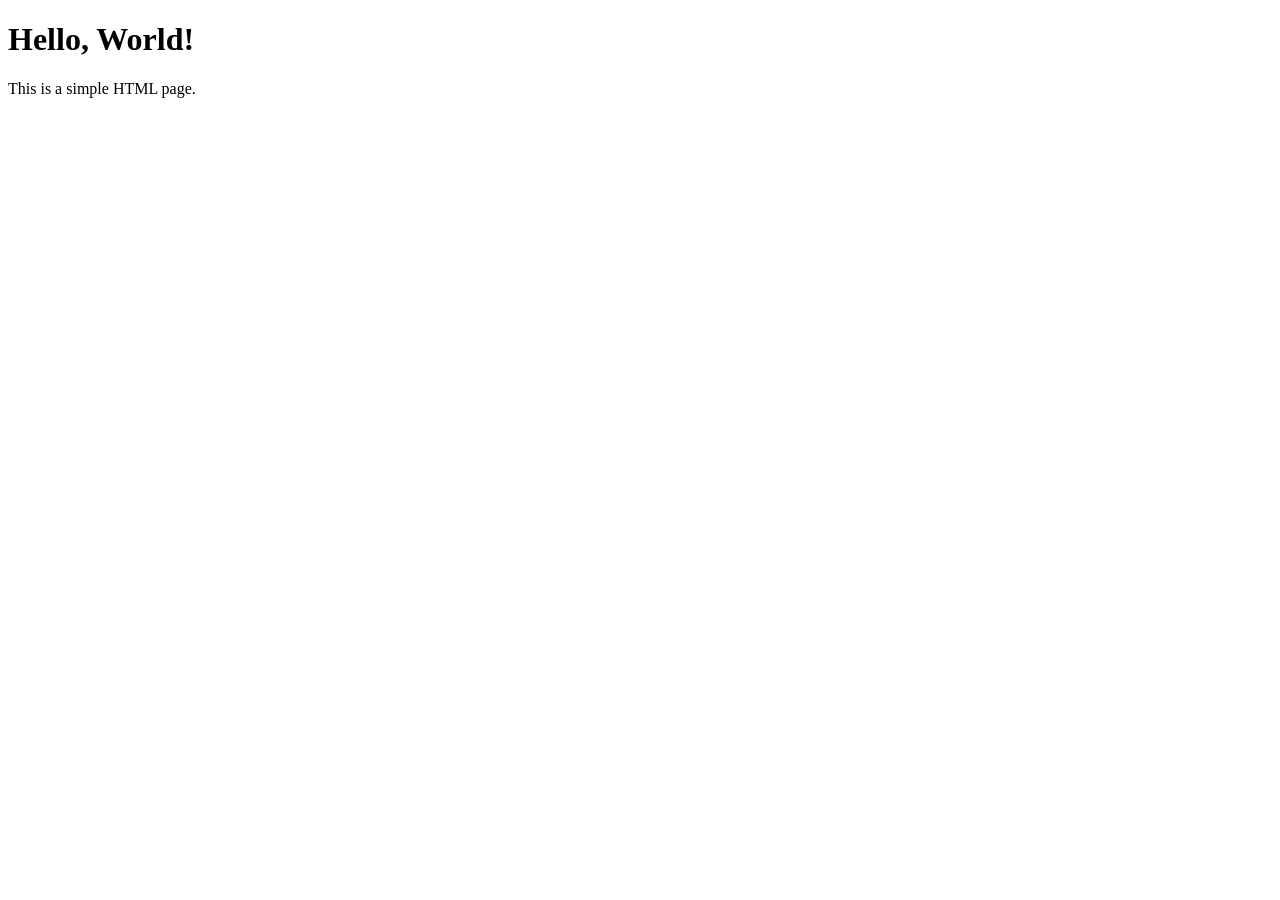
==== index.html @ efdb3dfb "Move homepage to root" ====
<!DOCTYPE html>
<html lang="en">
<head>
    <meta charset="UTF-8">
    <meta name="viewport" content="width=device-width, initial-scale=1.0">
    <title>Hello world!</title>
</head>
<body>
    <h1>Hello, World!</h1>
    <p>This is a simple HTML page.</p>
</body>
</html>
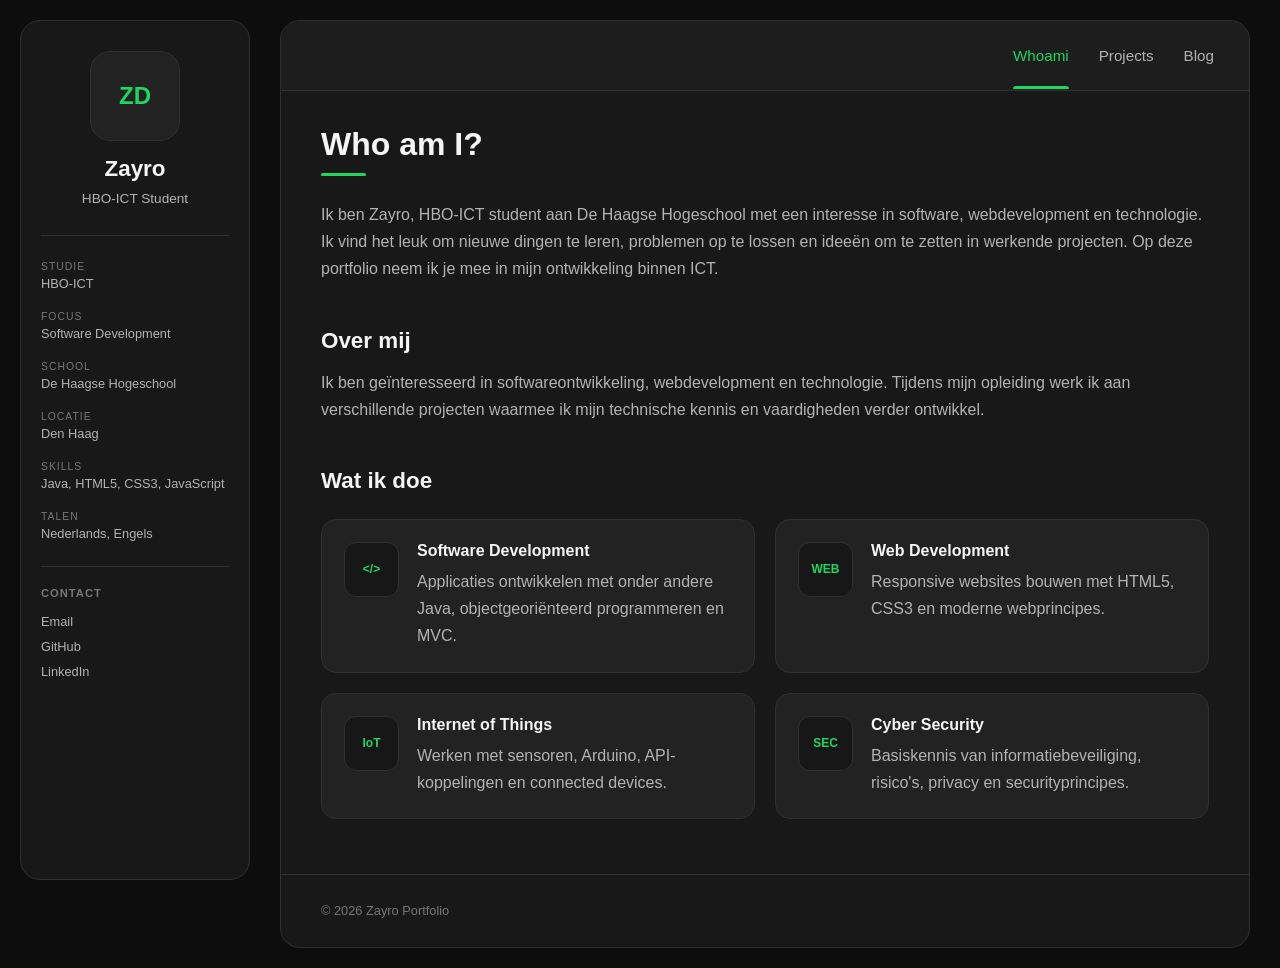
==== commit 3c688832: "projects.html update" ====
--- a/index.html
+++ b/index.html
@@ -1,12 +1,227 @@
 <!DOCTYPE html>
-<html lang="en">
+<html lang="nl">
+
 <head>
     <meta charset="UTF-8">
     <meta name="viewport" content="width=device-width, initial-scale=1.0">
-    <title>Hello world!</title>
+
+    <title>Whoami | Portfolio</title>
+
+    <link rel="stylesheet" href="css/style.css">
 </head>
+
 <body>
-    <h1>Hello, World!</h1>
-    <p>This is a simple HTML page.</p>
+
+    <header class="sidebar">
+
+        <div class="profile">
+
+            <div class="profile-image">
+                <span>ZD</span>
+            </div>
+
+            <h2>Zayro</h2>
+            <p>HBO-ICT Student</p>
+
+        </div>
+
+        <div class="sidebar-info">
+
+            <div class="info-item">
+                <span class="info-label">Studie</span>
+                <span>HBO-ICT</span>
+            </div>
+
+            <div class="info-item">
+                <span class="info-label">Focus</span>
+                <span>Software Development</span>
+            </div>
+
+            <div class="info-item">
+                <span class="info-label">School</span>
+                <span>De Haagse Hogeschool</span>
+            </div>
+
+            <div class="info-item">
+                <span class="info-label">Locatie</span>
+                <span>Den Haag</span>
+            </div>
+
+            <div class="info-item">
+                <span class="info-label">Skills</span>
+                <span>Java, HTML5, CSS3, JavaScript</span>
+            </div>
+
+            <div class="info-item">
+                <span class="info-label">Talen</span>
+                <span>Nederlands, Engels</span>
+            </div>
+
+        </div>
+
+        <div class="contact-section">
+
+    <h3>Contact</h3>
+
+    <a href="#">
+        Email
+    </a>
+
+    <a href="#">
+        GitHub
+    </a>
+
+    <a href="#">
+        LinkedIn
+    </a>
+
+</div>
+
+    </header>
+
+
+    <main>
+
+        <div class="content-container">
+
+            <nav class="top-nav">
+
+                <a class="active" href="index.html">
+                    Whoami
+                </a>
+
+                <a href="projects.html">
+                    Projects
+                </a>
+
+                <a href="blog.html">
+                    Blog
+                </a>
+
+            </nav>
+
+
+            <section class="page-intro">
+
+                <h1>Who am I?</h1>
+
+                <p>
+                    Ik ben Zayro, HBO-ICT student aan De Haagse Hogeschool met een interesse in software, webdevelopment en technologie.
+                     Ik vind het leuk om nieuwe dingen te leren, problemen op te lossen en ideeën om te zetten in werkende projecten.
+                      Op deze portfolio neem ik je mee in mijn ontwikkeling binnen ICT.
+                </p>
+
+            </section>
+
+
+            <section>
+
+                <h2>Over mij</h2>
+
+                <p>
+                    Ik ben geïnteresseerd in softwareontwikkeling,
+                    webdevelopment en technologie. Tijdens mijn opleiding
+                    werk ik aan verschillende projecten waarmee ik mijn
+                    technische kennis en vaardigheden verder ontwikkel.
+                </p>
+
+            </section>
+
+
+            <section>
+
+                <h2>Wat ik doe</h2>
+
+                <div class="card-grid">
+
+                    <article class="skill-card">
+
+                        <div class="card-icon">
+                            &lt;/&gt;
+                        </div>
+
+                        <div>
+                            <h3>Software Development</h3>
+
+                            <p>
+                                Applicaties ontwikkelen met onder andere
+                                Java, objectgeoriënteerd programmeren en MVC.
+                            </p>
+                        </div>
+
+                    </article>
+
+
+                    <article class="skill-card">
+
+                        <div class="card-icon">
+                            WEB
+                        </div>
+
+                        <div>
+                            <h3>Web Development</h3>
+
+                            <p>
+                                Responsive websites bouwen met HTML5,
+                                CSS3 en moderne webprincipes.
+                            </p>
+                        </div>
+
+                    </article>
+
+
+                    <article class="skill-card">
+
+                        <div class="card-icon">
+                            IoT
+                        </div>
+
+                        <div>
+                            <h3>Internet of Things</h3>
+
+                            <p>
+                                Werken met sensoren, Arduino,
+                                API-koppelingen en connected devices.
+                            </p>
+                        </div>
+
+                    </article>
+
+
+                    <article class="skill-card">
+
+                        <div class="card-icon">
+                            SEC
+                        </div>
+
+                        <div>
+                            <h3>Cyber Security</h3>
+
+                            <p>
+                                Basiskennis van informatiebeveiliging,
+                                risico's, privacy en securityprincipes.
+                            </p>
+                        </div>
+
+                    </article>
+
+                </div>
+
+            </section>
+
+
+            <footer>
+
+                <p>
+                    &copy; 2026 Zayro Portfolio
+                </p>
+
+            </footer>
+
+        </div>
+
+    </main>
+
 </body>
-</html>
+
+</html>
--- a/css/style.css
+++ b/css/style.css
@@ -0,0 +1,730 @@
+/* =========================================
+   KLEUREN
+   ========================================= */
+
+:root {
+    --background: #0d0d0d;
+    --surface: #181818;
+    --surface-light: #222222;
+    --surface-hover: #282828;
+
+    --border: #303030;
+
+    --text: #f5f5f5;
+    --text-muted: #b3b3b3;
+    --text-dark: #777777;
+
+    --accent: #1ed760;
+    --accent-hover: #3be477;
+}
+
+
+/* =========================================
+   RESET
+   ========================================= */
+
+* {
+    box-sizing: border-box;
+    margin: 0;
+    padding: 0;
+}
+
+
+/* =========================================
+   BASIS
+   ========================================= */
+
+html {
+    scroll-behavior: smooth;
+}
+
+body {
+    min-height: 100vh;
+
+    font-family:
+        Arial,
+        Helvetica,
+        sans-serif;
+
+    background-color: var(--background);
+
+    color: var(--text);
+}
+
+
+/* =========================================
+   SIDEBAR
+   ========================================= */
+
+.sidebar {
+    position: fixed;
+
+    top: 20px;
+    left: 20px;
+
+    width: 230px;
+    height: calc(100vh - 40px);
+
+    padding: 30px 20px;
+
+    background-color: var(--surface);
+
+    border: 1px solid var(--border);
+    border-radius: 20px;
+}
+
+
+/* =========================================
+   PROFIEL
+   ========================================= */
+
+.profile {
+    text-align: center;
+
+    padding-bottom: 25px;
+
+    border-bottom: 1px solid var(--border);
+}
+
+
+.profile-image {
+    width: 90px;
+    height: 90px;
+
+    margin: 0 auto 15px;
+
+    display: flex;
+
+    align-items: center;
+    justify-content: center;
+
+    background-color: var(--surface-light);
+
+    border: 1px solid var(--border);
+    border-radius: 20px;
+
+    font-size: 1.5rem;
+    font-weight: 700;
+
+    color: var(--accent);
+}
+
+
+.profile h2 {
+    margin-bottom: 5px;
+
+    color: var(--text);
+}
+
+
+.profile p {
+    font-size: 0.85rem;
+
+    color: var(--text-muted);
+}
+
+
+/* =========================================
+   SIDEBAR INFORMATIE
+   ========================================= */
+
+.sidebar-info {
+    margin-top: 25px;
+}
+
+
+.info-item {
+    display: flex;
+    flex-direction: column;
+
+    gap: 4px;
+
+    margin-bottom: 20px;
+
+    font-size: 0.8rem;
+
+    color: var(--text-muted);
+}
+
+
+.info-label {
+    font-size: 0.65rem;
+
+    text-transform: uppercase;
+
+    letter-spacing: 1px;
+
+    color: var(--text-dark);
+}
+
+/* =========================================
+   CONTACT SIDEBAR
+   ========================================= */
+
+.contact-section {
+    margin-top: 25px;
+    padding-top: 20px;
+
+    border-top: 1px solid var(--border);
+
+    display: flex;
+    flex-direction: column;
+
+    gap: 10px;
+}
+
+.contact-section h3 {
+    margin-bottom: 5px;
+
+    color: var(--text-dark);
+
+    font-size: 0.7rem;
+    text-transform: uppercase;
+
+    letter-spacing: 1px;
+}
+
+.contact-section a {
+    color: var(--text-muted);
+
+    text-decoration: none;
+
+    font-size: 0.8rem;
+
+    transition:
+        color 0.25s ease,
+        transform 0.25s ease;
+}
+
+.contact-section a:hover {
+    color: var(--accent);
+
+    transform: translateX(3px);
+}
+
+
+/* =========================================
+   MAIN
+   ========================================= */
+
+main {
+    margin-left: 280px;
+
+    padding: 20px 30px 20px 0;
+}
+
+
+/* =========================================
+   CENTRAAL BLOK
+   ========================================= */
+
+.content-container {
+    min-height: calc(100vh - 40px);
+
+    overflow: hidden;
+
+    background-color: var(--surface);
+
+    border: 1px solid var(--border);
+    border-radius: 20px;
+}
+
+
+/* =========================================
+   TOP NAVIGATIE
+   ========================================= */
+
+.top-nav {
+    display: flex;
+
+    justify-content: flex-end;
+    align-items: center;
+
+    gap: 30px;
+
+    min-height: 70px;
+
+    padding: 0 35px;
+
+    background-color: #1d1d1d;
+
+    border-bottom: 1px solid var(--border);
+}
+
+
+.top-nav a {
+    position: relative;
+
+    padding: 25px 0;
+
+    color: var(--text-muted);
+
+    font-size: 0.95rem;
+    font-weight: 500;
+
+    text-decoration: none;
+
+    transition: color 0.25s ease;
+}
+
+
+.top-nav a:hover {
+    color: var(--accent);
+}
+
+
+.top-nav a.active {
+    color: var(--accent);
+}
+
+
+.top-nav a.active::after {
+    content: "";
+
+    position: absolute;
+
+    left: 0;
+    bottom: 0;
+
+    width: 100%;
+    height: 3px;
+
+    background-color: var(--accent);
+
+    border-radius: 5px 5px 0 0;
+}
+
+
+/* =========================================
+   SECTIONS
+   ========================================= */
+
+section {
+    padding: 35px 40px;
+}
+
+
+section + section {
+    padding-top: 10px;
+}
+
+
+/* =========================================
+   HEADINGS
+   ========================================= */
+
+h1 {
+    margin-bottom: 25px;
+
+    color: var(--text);
+
+    font-size: 2rem;
+}
+
+
+h1::after {
+    content: "";
+
+    display: block;
+
+    width: 45px;
+    height: 3px;
+
+    margin-top: 10px;
+
+    background-color: var(--accent);
+
+    border-radius: 10px;
+}
+
+
+h2 {
+    margin-bottom: 15px;
+
+    color: var(--text);
+
+    font-size: 1.4rem;
+}
+
+
+h3 {
+    margin-bottom: 8px;
+
+    color: var(--text);
+
+    font-size: 1rem;
+}
+
+
+/* =========================================
+   TEKST
+   ========================================= */
+
+p {
+    color: var(--text-muted);
+
+    line-height: 1.7;
+}
+
+
+/* =========================================
+   WHOAMI CARD GRID
+   ========================================= */
+
+.card-grid {
+    display: grid;
+
+    grid-template-columns:
+        repeat(2, 1fr);
+
+    gap: 20px;
+
+    margin-top: 25px;
+}
+
+
+.skill-card {
+    display: flex;
+
+    gap: 18px;
+
+    padding: 22px;
+
+    background-color: var(--surface-light);
+
+    border: 1px solid var(--border);
+    border-radius: 15px;
+
+    transition:
+        transform 0.25s ease,
+        border-color 0.25s ease,
+        background-color 0.25s ease;
+}
+
+
+.skill-card:hover {
+    transform: translateY(-3px);
+
+    background-color: var(--surface-hover);
+
+    border-color: var(--accent);
+}
+
+
+.card-icon {
+    min-width: 55px;
+    height: 55px;
+
+    display: flex;
+
+    align-items: center;
+    justify-content: center;
+
+    background-color: #171717;
+
+    border: 1px solid var(--border);
+    border-radius: 12px;
+
+    color: var(--accent);
+
+    font-size: 0.75rem;
+    font-weight: bold;
+}
+
+
+/* =========================================
+   PROJECT GRID
+   ========================================= */
+
+.project-grid {
+    display: grid;
+
+    grid-template-columns:
+        repeat(2, 1fr);
+
+    gap: 20px;
+}
+
+
+.project-card {
+    position: relative;
+
+    min-height: 260px;
+
+    padding: 25px;
+
+    background-color: var(--surface-light);
+
+    border: 1px solid var(--border);
+    border-radius: 15px;
+
+    transition:
+        transform 0.25s ease,
+        border-color 0.25s ease,
+        background-color 0.25s ease;
+}
+
+
+.project-card:hover {
+    transform: translateY(-4px);
+
+    background-color: var(--surface-hover);
+
+    border-color: var(--accent);
+}
+
+
+.project-number {
+    margin-bottom: 25px;
+
+    color: var(--accent);
+
+    font-size: 0.75rem;
+    font-weight: bold;
+
+    letter-spacing: 2px;
+}
+
+
+.project-card p {
+    margin-bottom: 20px;
+}
+
+
+/* =========================================
+   TAGS
+   ========================================= */
+
+.tags {
+    display: flex;
+
+    flex-wrap: wrap;
+
+    gap: 8px;
+
+    margin-top: 20px;
+}
+
+
+.tags span {
+    padding: 6px 10px;
+
+    background-color: #171717;
+
+    border: 1px solid var(--border);
+    border-radius: 20px;
+
+    color: var(--accent);
+
+    font-size: 0.7rem;
+}
+
+
+/* =========================================
+   BLOG
+   ========================================= */
+
+.blog-grid {
+    display: grid;
+
+    gap: 20px;
+}
+
+
+.blog-card {
+    padding: 25px;
+
+    background-color: var(--surface-light);
+
+    border: 1px solid var(--border);
+    border-radius: 15px;
+
+    transition:
+        transform 0.25s ease,
+        border-color 0.25s ease,
+        background-color 0.25s ease;
+}
+
+
+.blog-card:hover {
+    transform: translateY(-3px);
+
+    background-color: var(--surface-hover);
+
+    border-color: var(--accent);
+}
+
+
+.blog-date {
+    margin-bottom: 10px;
+
+    color: var(--accent);
+
+    font-size: 0.75rem;
+}
+
+
+/* =========================================
+   FOOTER
+   ========================================= */
+
+footer {
+    margin-top: 20px;
+
+    padding: 25px 40px;
+
+    border-top: 1px solid var(--border);
+}
+
+
+footer p {
+    color: var(--text-dark);
+
+    font-size: 0.8rem;
+}
+
+
+/* =========================================
+   TABLET
+   ========================================= */
+
+@media (max-width: 900px) {
+
+    .sidebar {
+        position: relative;
+
+        top: auto;
+        left: auto;
+
+        width: calc(100% - 40px);
+        height: auto;
+
+        margin: 20px;
+    }
+
+
+    .sidebar-info {
+        display: flex;
+
+        flex-wrap: wrap;
+
+        gap: 25px;
+    }
+
+
+    .info-item {
+        margin-bottom: 0;
+    }
+
+
+    main {
+        margin-left: 0;
+
+        padding:
+            0 20px 20px 20px;
+    }
+
+
+    .content-container {
+        min-height: auto;
+    }
+
+
+    .card-grid {
+        grid-template-columns: 1fr;
+    }
+
+
+    .project-grid {
+        grid-template-columns: 1fr;
+    }
+}
+
+
+/* =========================================
+   MOBIEL
+   ========================================= */
+
+@media (max-width: 480px) {
+
+    .sidebar {
+        width: calc(100% - 20px);
+
+        margin: 10px;
+
+        padding: 20px;
+    }
+
+
+    .profile-image {
+        width: 70px;
+        height: 70px;
+
+        border-radius: 15px;
+    }
+
+
+    .sidebar-info {
+        display: none;
+    }
+
+
+    main {
+        padding:
+            0 10px 10px 10px;
+    }
+
+
+    .content-container {
+        border-radius: 15px;
+    }
+
+
+    .top-nav {
+        justify-content: center;
+
+        gap: 20px;
+
+        padding:
+            0 15px;
+    }
+
+
+    .top-nav a {
+        font-size: 0.85rem;
+    }
+
+
+    section {
+        padding:
+            25px 20px;
+    }
+
+
+    h1 {
+        font-size: 1.6rem;
+    }
+
+
+    h2 {
+        font-size: 1.2rem;
+    }
+
+
+    .skill-card {
+        flex-direction: column;
+    }
+
+
+    .project-card {
+        min-height: auto;
+    }
+
+
+    footer {
+        padding:
+            20px;
+
+        text-align: center;
+    }
+}
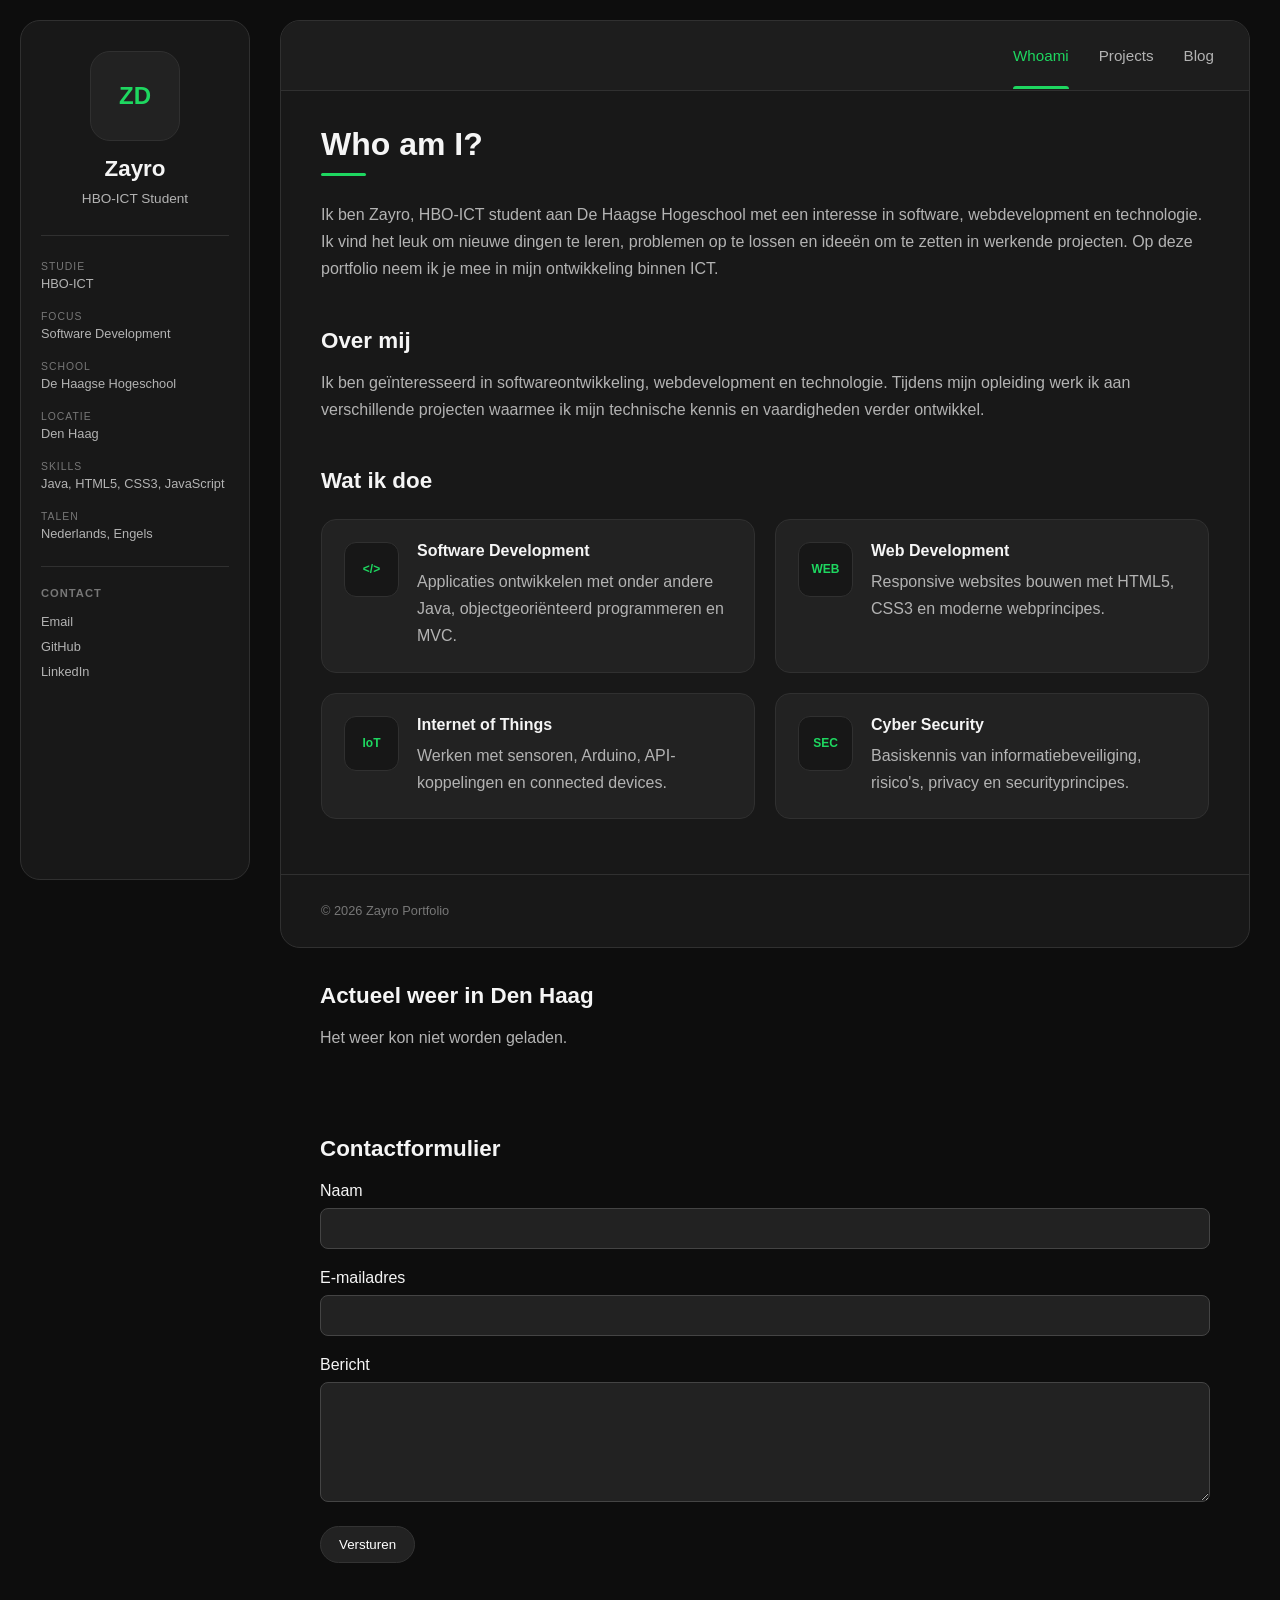
==== commit cbfe28f5: "opdracht 2 JS" ====
--- a/index.html
+++ b/index.html
@@ -220,8 +220,51 @@
 
         </div>
 
+        <section class="weer-section">
+            <h2>Actueel weer in Den Haag</h2>
+
+            <div id="weer">
+                <p id="weer-status">Weer laden...</p>
+            </div>
+        </section>
+
+        <section class="contact-form-section">
+            <h2>Contactformulier</h2>
+
+            <form id="contact-form" novalidate>
+
+                <div class="form-group">
+                    <label for="naam">Naam</label>
+                    <input type="text" id="naam" name="naam"
+                    aria-describedby="naam-fout">
+                    <p class="error-message" id="naam-fout"></p>
+                </div>
+
+                <div class="form-group">
+                    <label for="email">E-mailadres</label>
+                    <input type="email" id="email" name="email"
+                    aria-describedby="email-fout">
+                    <p class="error-message" id="email-fout"></p>
+                </div>
+
+                <div class="form-group">
+                    <label for="bericht">Bericht</label>
+                    <textarea id="bericht" name="bericht"
+                        aria-describedby="bericht-fout"></textarea>
+                    <p class="error-message" id="bericht-fout"></p>
+                </div>
+
+                <button type="submit">Versturen</button>
+
+                <p id="form-resultaat" aria-live="polite"></p>
+
+            </form>
+        </section>
+
     </main>
 
+    <script src="js/script.js"></script>
+
 </body>
 
 </html>
--- a/css/style.css
+++ b/css/style.css
@@ -727,4 +727,113 @@
 
         text-align: center;
     }
+}
+
+/* Project filters */
+.project-filter {
+    display: flex;
+    gap: 10px;
+    margin: 25px 0;
+    flex-wrap: wrap;
+}
+
+.project-filter button {
+    background-color: #222;
+    color: #ffffff;
+    border: 1px solid #333;
+    padding: 10px 18px;
+    border-radius: 20px;
+    cursor: pointer;
+    font-size: 14px;
+    transition: 0.2s;
+}
+
+.project-filter button:hover {
+    border-color: #00e676;
+    color: #00e676;
+}
+
+.project-filter button:focus {
+    outline: 2px solid #00e676;
+    outline-offset: 2px;
+}
+
+.blog-extra {
+    display: none;
+}
+
+.blog-extra.open {
+    display: block;
+}
+
+.lees-meer {
+    margin-top: 15px;
+    background-color: #222;
+    color: #ffffff;
+    border: 1px solid #333;
+    padding: 10px 18px;
+    border-radius: 20px;
+    cursor: pointer;
+}
+
+.lees-meer:hover {
+    color: #00e676;
+    border-color: #00e676;
+}
+
+/* Contactformulier */
+.contact-form-section {
+    margin-top: 40px;
+}
+
+#contact-form {
+    margin-top: 20px;
+}
+
+.form-group {
+    margin-bottom: 20px;
+}
+
+.form-group label {
+    display: block;
+    margin-bottom: 8px;
+}
+
+.form-group input,
+.form-group textarea {
+    width: 100%;
+    box-sizing: border-box;
+    padding: 12px;
+    background-color: #222;
+    color: #fff;
+    border: 1px solid #444;
+    border-radius: 8px;
+}
+
+.form-group textarea {
+    min-height: 120px;
+    resize: vertical;
+}
+
+#contact-form button {
+    background-color: #222;
+    color: #fff;
+    border: 1px solid #333;
+    padding: 10px 18px;
+    border-radius: 20px;
+    cursor: pointer;
+}
+
+#contact-form button:hover {
+    color: #00e676;
+    border-color: #00e676;
+}
+
+.error-message {
+    margin-top: 5px;
+    font-size: 14px;
+}
+
+#form-resultaat {
+    margin-top: 15px;
 }
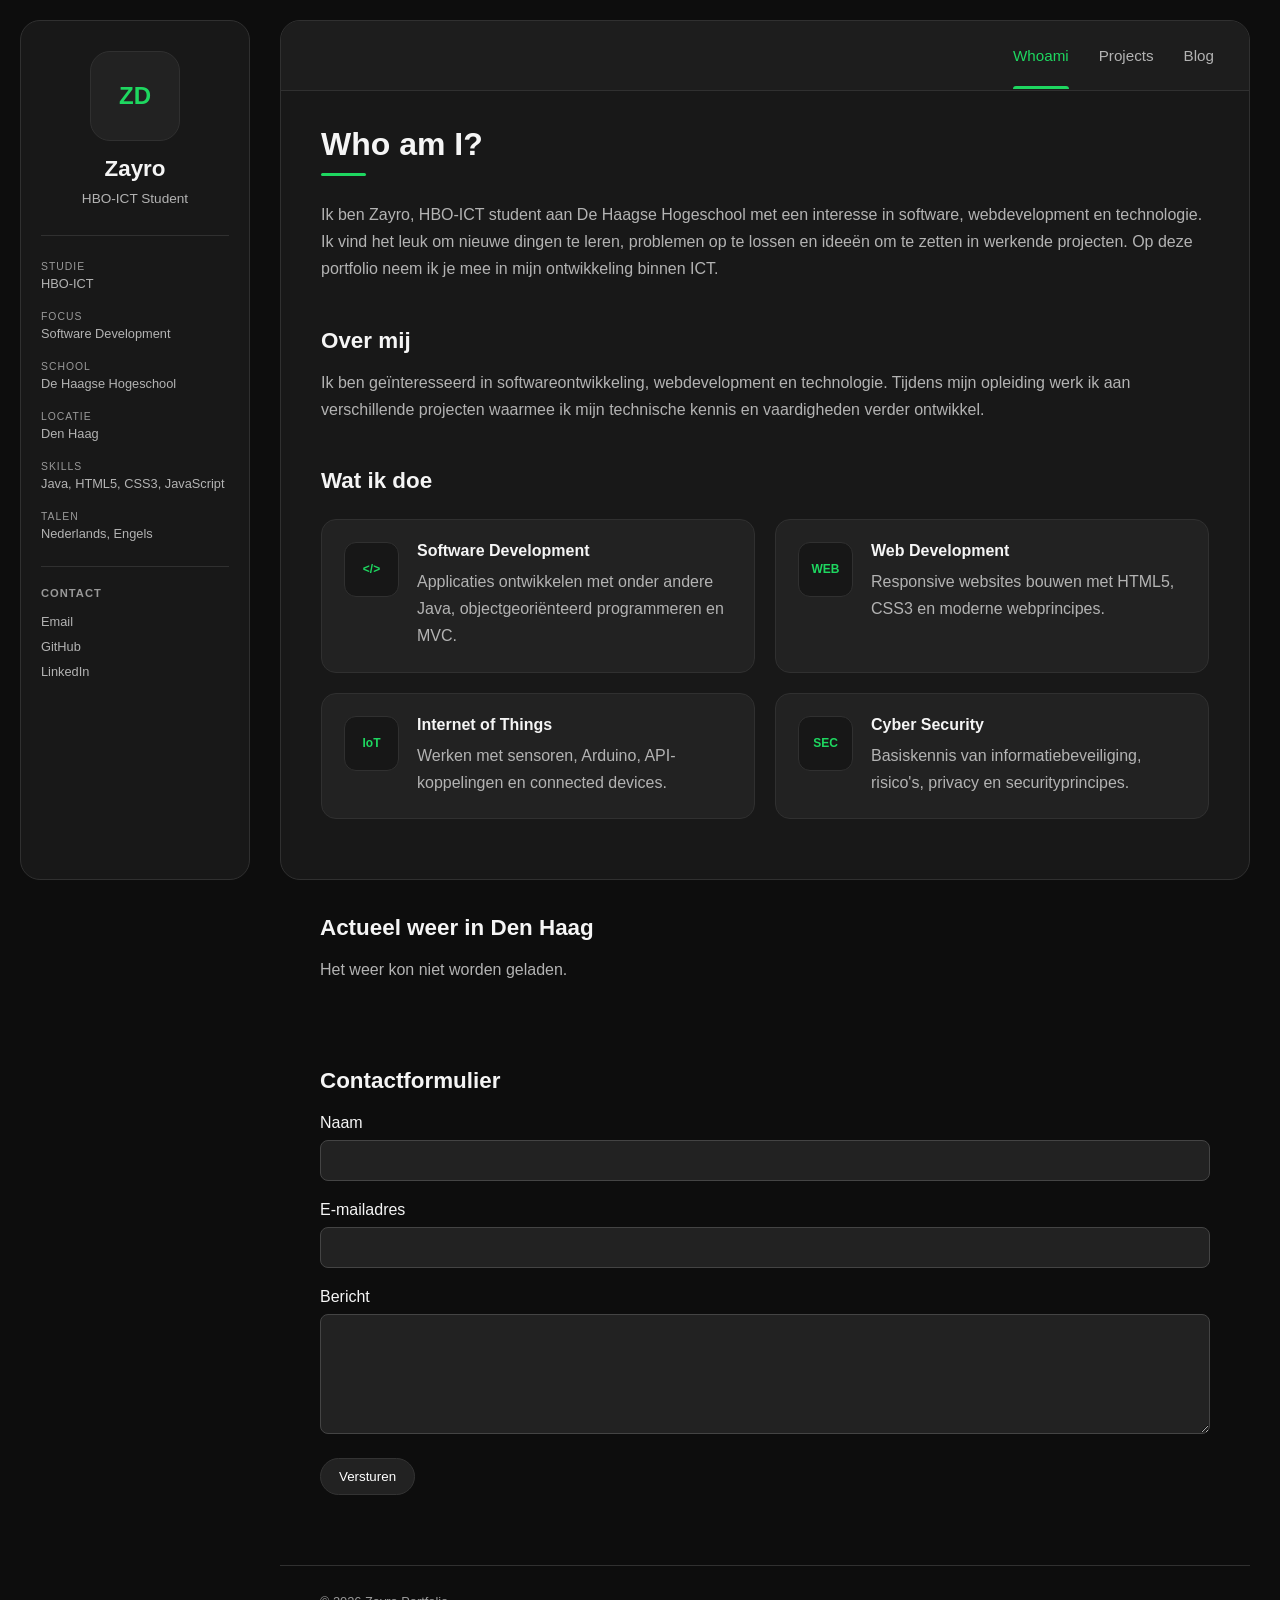
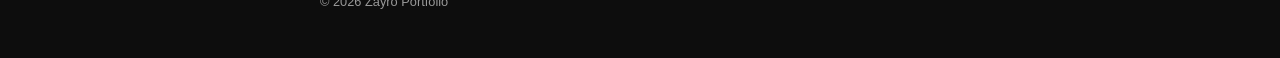
==== commit cfe06bab: "Verbeterd kleurcontrast voor WCAG toegankelijkheid" ====
--- a/index.html
+++ b/index.html
@@ -209,15 +209,6 @@
 
             </section>
 
-
-            <footer>
-
-                <p>
-                    &copy; 2026 Zayro Portfolio
-                </p>
-
-            </footer>
-
         </div>
 
         <section class="weer-section">
@@ -261,6 +252,14 @@
             </form>
         </section>
 
+        <footer>
+
+                <p>
+                    &copy; 2026 Zayro Portfolio
+                </p>
+
+            </footer>
+
     </main>
 
     <script src="js/script.js"></script>
--- a/css/style.css
+++ b/css/style.css
@@ -12,7 +12,8 @@
 
     --text: #f5f5f5;
     --text-muted: #b3b3b3;
-    --text-dark: #777777;
+    /* Aangepast voor beter tekstcontrast */
+    --text-dark: #999999;
 
     --accent: #1ed760;
     --accent-hover: #3be477;
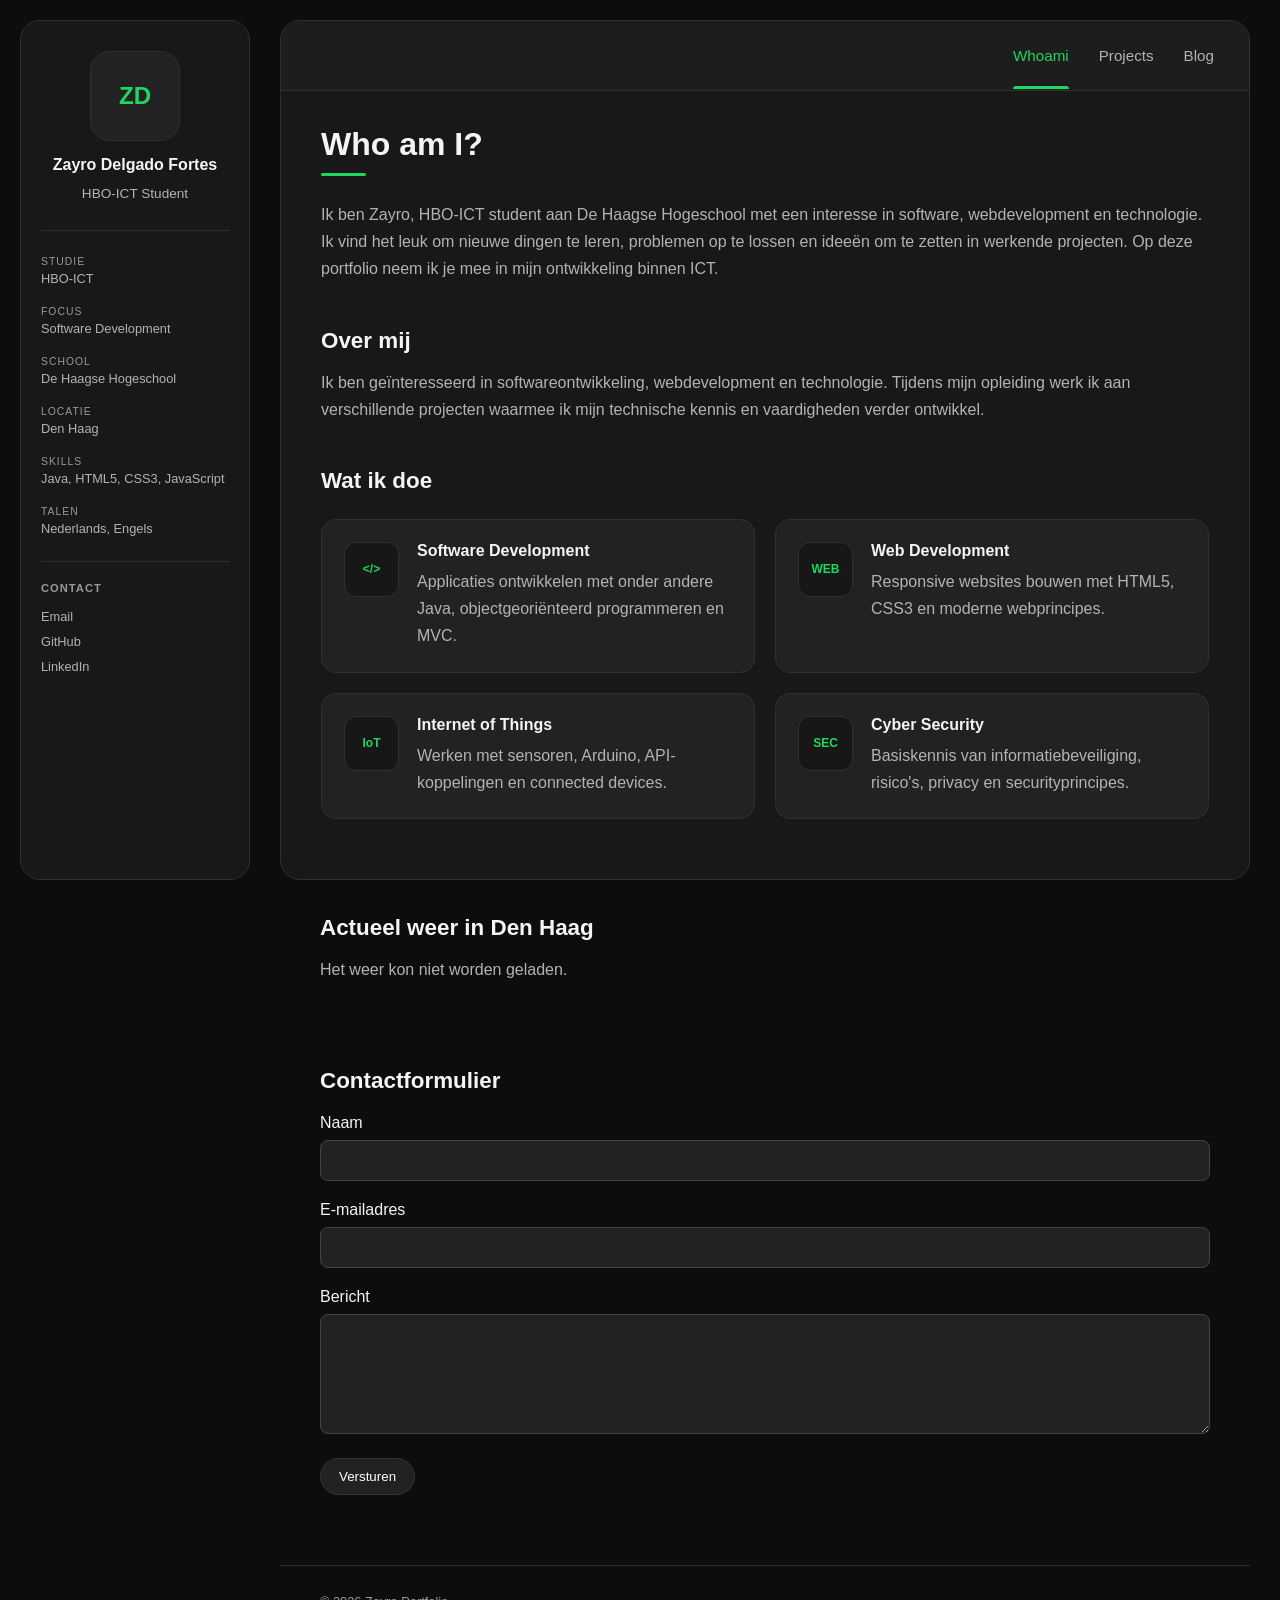
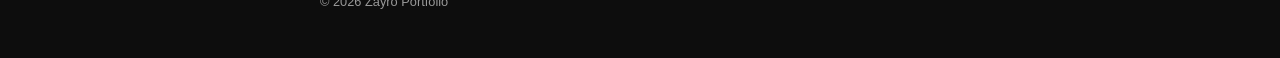
==== commit 8b19f074: "Comments uitleg bij alle code" ====
--- a/index.html
+++ b/index.html
@@ -12,19 +12,28 @@
 
 <body>
 
+    <!-- SIDEBAR
+         Bevat mijn profiel, persoonlijke informatie en contactlinks.
+         De positie wordt met CSS aangepast aan de schermgrootte. -->
     <header class="sidebar">
 
+        <!-- PROFIEL
+             Toont mijn initialen, naam en opleiding.
+             Geeft bezoekers direct informatie over wie ik ben. -->
         <div class="profile">
 
             <div class="profile-image">
                 <span>ZD</span>
             </div>
 
-            <h2>Zayro</h2>
+            <h3>Zayro Delgado Fortes</h3>
             <p>HBO-ICT Student</p>
 
         </div>
 
+        <!-- PERSOONLIJKE INFORMATIE
+             Toont mijn studie, vaardigheden en andere gegevens.
+             De informatie wordt op mobiele schermen verborgen via CSS. -->
         <div class="sidebar-info">
 
             <div class="info-item">
@@ -59,31 +68,40 @@
 
         </div>
 
+        <!-- CONTACTLINKS
+             Bevat links naar e-mail, GitHub en LinkedIn.
+             De # verwijzingen zijn momenteel placeholders. -->
         <div class="contact-section">
 
-    <h3>Contact</h3>
-
-    <a href="#">
-        Email
-    </a>
-
-    <a href="#">
-        GitHub
-    </a>
-
-    <a href="#">
-        LinkedIn
-    </a>
-
-</div>
+            <h3>Contact</h3>
+
+            <a href="#">
+                Email
+            </a>
+
+            <a href="#">
+                GitHub
+            </a>
+
+            <a href="#">
+                LinkedIn
+            </a>
+
+        </div>
 
     </header>
 
 
+    <!-- HOOFDINHOUD
+         Bevat de navigatie, introductie en overige paginaonderdelen.
+         Het main-element geeft de belangrijkste inhoud van de pagina aan. -->
     <main>
 
         <div class="content-container">
 
+            <!-- NAVIGATIE
+                 Maakt navigeren tussen de drie portfoliopagina's mogelijk.
+                 De active-class geeft aan welke pagina geopend is. -->
             <nav class="top-nav">
 
                 <a class="active" href="index.html">
@@ -101,6 +119,9 @@
             </nav>
 
 
+            <!-- INTRODUCTIE
+                 Stelt mij voor aan bezoekers van mijn portfolio.
+                 Bevat een korte beschrijving van mijn studie en interesses. -->
             <section class="page-intro">
 
                 <h1>Who am I?</h1>
@@ -114,6 +135,9 @@
             </section>
 
 
+            <!-- OVER MIJ
+                 Beschrijft mijn interesses binnen ICT.
+                 Geeft bezoekers meer informatie over mijn ontwikkeling. -->
             <section>
 
                 <h2>Over mij</h2>
@@ -128,12 +152,18 @@
             </section>
 
 
+            <!-- VAARDIGHEDEN
+                 Toont vier onderwerpen waarin ik kennis ontwikkel.
+                 CSS Grid bepaalt hoe de kaarten worden weergegeven. -->
             <section>
 
                 <h2>Wat ik doe</h2>
 
                 <div class="card-grid">
 
+                    <!-- SOFTWARE DEVELOPMENT
+                         Beschrijft mijn ervaring met Java en MVC.
+                         Het article-element vormt een zelfstandige kaart. -->
                     <article class="skill-card">
 
                         <div class="card-icon">
@@ -152,6 +182,9 @@
                     </article>
 
 
+                    <!-- WEB DEVELOPMENT
+                         Beschrijft mijn kennis van HTML5 en CSS3.
+                         De kaart wordt responsive weergegeven via CSS. -->
                     <article class="skill-card">
 
                         <div class="card-icon">
@@ -170,6 +203,9 @@
                     </article>
 
 
+                    <!-- INTERNET OF THINGS
+                         Beschrijft mijn ervaring met sensoren en Arduino.
+                         Laat zien dat ik ook met hardware en API's werk. -->
                     <article class="skill-card">
 
                         <div class="card-icon">
@@ -188,6 +224,9 @@
                     </article>
 
 
+                    <!-- CYBER SECURITY
+                         Beschrijft mijn basiskennis van informatiebeveiliging.
+                         Laat mijn interesse in privacy en security zien. -->
                     <article class="skill-card">
 
                         <div class="card-icon">
@@ -211,6 +250,10 @@
 
         </div>
 
+
+        <!-- WEERGEGEVENS
+             Toont het actuele weer in Den Haag.
+             JavaScript haalt de gegevens op en vult het weer-element. -->
         <section class="weer-section">
             <h2>Actueel weer in Den Haag</h2>
 
@@ -219,11 +262,22 @@
             </div>
         </section>
 
+
+        <!-- CONTACTFORMULIER
+             Laat bezoekers hun naam, e-mailadres en bericht invullen.
+             JavaScript controleert de invoer en toont eventuele foutmeldingen. -->
         <section class="contact-form-section">
             <h2>Contactformulier</h2>
 
             <form id="contact-form" novalidate>
 
+                <!-- ARIA-DESCRIBEDBY
+                     Koppelt een invoerveld aan de bijbehorende foutmelding.
+                     Hierdoor kan een schermlezer de foutmelding voorlezen. -->
+
+                <!-- NAAMVELD
+                     Laat de gebruiker een naam invoeren.
+                     Het fout-element toont een melding bij ongeldige invoer. -->
                 <div class="form-group">
                     <label for="naam">Naam</label>
                     <input type="text" id="naam" name="naam"
@@ -231,6 +285,9 @@
                     <p class="error-message" id="naam-fout"></p>
                 </div>
 
+                <!-- E-MAILVELD
+                     Gebruikt type email voor invoer van een e-mailadres.
+                     JavaScript controleert of het veld geldig is ingevuld. -->
                 <div class="form-group">
                     <label for="email">E-mailadres</label>
                     <input type="email" id="email" name="email"
@@ -238,6 +295,9 @@
                     <p class="error-message" id="email-fout"></p>
                 </div>
 
+                <!-- BERICHTVELD
+                     Laat bezoekers een bericht typen in een textarea.
+                     Een foutmelding verschijnt bij ongeldige invoer. -->
                 <div class="form-group">
                     <label for="bericht">Bericht</label>
                     <textarea id="bericht" name="bericht"
@@ -245,13 +305,23 @@
                     <p class="error-message" id="bericht-fout"></p>
                 </div>
 
+                <!-- VERSTUURKNOP EN RESULTAAT
+                     De submit-knop start de formulierverwerking.
+                     Het resultaat-element toont feedback aan de gebruiker. -->
                 <button type="submit">Versturen</button>
 
+                <!-- ARIA-LIVE
+                     Laat een schermlezer nieuwe resultaatmeldingen aankondigen.
+                     Polite zorgt ervoor dat dit gebeurt zonder direct te onderbreken. -->
                 <p id="form-resultaat" aria-live="polite"></p>
 
             </form>
         </section>
 
+
+        <!-- FOOTER
+             Toont de copyrightinformatie onderaan de pagina.
+             CSS bepaalt de opmaak en uitlijning. -->
         <footer>
 
                 <p>
@@ -262,6 +332,9 @@
 
     </main>
 
+    <!-- JAVASCRIPT
+         Laadt het script voor interactieve onderdelen van de website.
+         Wordt onderaan geplaatst zodat de HTML eerst geladen wordt. -->
     <script src="js/script.js"></script>
 
 </body>
--- a/css/style.css
+++ b/css/style.css
@@ -1,7 +1,7 @@
-/* =========================================
-   KLEUREN
-   ========================================= */
-
+
+/* KLEUREN
+   :root bevat CSS-variabelen voor de kleuren van de website.
+   Met var() kunnen dezelfde kleuren op meerdere plekken worden gebruikt. */
 :root {
     --background: #0d0d0d;
     --surface: #181818;
@@ -12,7 +12,10 @@
 
     --text: #f5f5f5;
     --text-muted: #b3b3b3;
-    /* Aangepast voor beter tekstcontrast */
+
+    /* TEKSTCONTRAST
+       Deze kleur is aangepast voor beter tekstcontrast.
+       Dit helpt om kleinere teksten beter leesbaar te maken. */
     --text-dark: #999999;
 
     --accent: #1ed760;
@@ -20,10 +23,9 @@
 }
 
 
-/* =========================================
-   RESET
-   ========================================= */
-
+/* CSS RESET
+   Verwijdert standaard marges en padding van HTML-elementen.
+   border-box zorgt dat padding en borders meetellen in de breedte. */
 * {
     box-sizing: border-box;
     margin: 0;
@@ -31,14 +33,17 @@
 }
 
 
-/* =========================================
-   BASIS
-   ========================================= */
-
+/* SOEPEL SCROLLEN
+   Zorgt voor een vloeiende scrollbeweging bij interne links.
+   De browser scrolt hierdoor niet direct naar de bestemming. */
 html {
     scroll-behavior: smooth;
 }
 
+
+/* BASISOPMAAK
+   Stelt het lettertype en de standaardkleuren van de website in.
+   min-height zorgt dat de pagina minimaal de schermhoogte heeft. */
 body {
     min-height: 100vh;
 
@@ -53,10 +58,9 @@
 }
 
 
-/* =========================================
-   SIDEBAR
-   ========================================= */
-
+/* SIDEBAR
+   Plaatst de sidebar vast aan de linkerkant van het scherm.
+   De breedte, hoogte, achtergrond en afgeronde hoeken worden ingesteld. */
 .sidebar {
     position: fixed;
 
@@ -75,10 +79,9 @@
 }
 
 
-/* =========================================
-   PROFIEL
-   ========================================= */
-
+/* PROFIEL
+   Centreert de profielinformatie in de sidebar.
+   De onderrand scheidt het profiel van de overige informatie. */
 .profile {
     text-align: center;
 
@@ -88,6 +91,9 @@
 }
 
 
+/* PROFIELAFBEELDING
+   Maakt een vierkant blok waarin mijn initialen staan.
+   Flexbox centreert de initialen horizontaal en verticaal. */
 .profile-image {
     width: 90px;
     height: 90px;
@@ -111,6 +117,9 @@
 }
 
 
+/* PROFIELNAAM
+   Geeft de naam een kleine ondermarge.
+   De tekst krijgt de standaard lichte tekstkleur. */
 .profile h2 {
     margin-bottom: 5px;
 
@@ -118,6 +127,9 @@
 }
 
 
+/* PROFIELBESCHRIJVING
+   Maakt de tekst onder de naam iets kleiner.
+   De gedempte kleur zorgt voor een visueel onderscheid. */
 .profile p {
     font-size: 0.85rem;
 
@@ -125,15 +137,17 @@
 }
 
 
-/* =========================================
-   SIDEBAR INFORMATIE
-   ========================================= */
-
+/* SIDEBAR-INFORMATIE
+   Geeft de persoonlijke informatie ruimte bovenaan.
+   Hierdoor staat deze niet direct tegen het profiel. */
 .sidebar-info {
     margin-top: 25px;
 }
 
 
+/* INFORMATIE-ITEM
+   Flexbox plaatst het label en de waarde onder elkaar.
+   gap bepaalt de ruimte tussen deze twee onderdelen. */
 .info-item {
     display: flex;
     flex-direction: column;
@@ -148,6 +162,9 @@
 }
 
 
+/* INFORMATIELABEL
+   Maakt labels klein en zet de tekst in hoofdletters.
+   letter-spacing zorgt voor extra ruimte tussen de letters. */
 .info-label {
     font-size: 0.65rem;
 
@@ -158,10 +175,10 @@
     color: var(--text-dark);
 }
 
-/* =========================================
-   CONTACT SIDEBAR
-   ========================================= */
-
+
+/* CONTACTGEDEELTE
+   Plaatst de contactlinks onder elkaar met Flexbox.
+   De bovenrand scheidt de links van de persoonlijke informatie. */
 .contact-section {
     margin-top: 25px;
     padding-top: 20px;
@@ -174,6 +191,10 @@
     gap: 10px;
 }
 
+
+/* CONTACTTITEL
+   Maakt de titel kleiner en toont deze in hoofdletters.
+   Dit zorgt voor dezelfde stijl als de informatielabels. */
 .contact-section h3 {
     margin-bottom: 5px;
 
@@ -185,6 +206,10 @@
     letter-spacing: 1px;
 }
 
+
+/* CONTACTLINKS
+   Verwijdert de standaard onderstreping van links.
+   transition maakt kleur- en positieveranderingen vloeiend. */
 .contact-section a {
     color: var(--text-muted);
 
@@ -197,6 +222,10 @@
         transform 0.25s ease;
 }
 
+
+/* HOVER-EFFECT CONTACTLINKS
+   :hover wordt actief wanneer de muis op een link staat.
+   De link wordt groen en verschuift 3 pixels naar rechts. */
 .contact-section a:hover {
     color: var(--accent);
 
@@ -204,10 +233,9 @@
 }
 
 
-/* =========================================
-   MAIN
-   ========================================= */
-
+/* HOOFDINHOUD
+   margin-left houdt ruimte vrij voor de vaste sidebar.
+   padding zorgt voor ruimte rondom de hoofdinhoud. */
 main {
     margin-left: 280px;
 
@@ -215,10 +243,9 @@
 }
 
 
-/* =========================================
-   CENTRAAL BLOK
-   ========================================= */
-
+/* CONTENT-CONTAINER
+   Vormt het grote afgeronde blok waarin de pagina-inhoud staat.
+   overflow hidden voorkomt dat inhoud buiten de afgeronde randen komt. */
 .content-container {
     min-height: calc(100vh - 40px);
 
@@ -231,10 +258,9 @@
 }
 
 
-/* =========================================
-   TOP NAVIGATIE
-   ========================================= */
-
+/* BOVENSTE NAVIGATIE
+   Flexbox plaatst de navigatielinks naast elkaar.
+   justify-content flex-end zet de links aan de rechterkant. */
 .top-nav {
     display: flex;
 
@@ -253,6 +279,9 @@
 }
 
 
+/* NAVIGATIELINKS
+   Geeft de links ruimte en verwijdert de onderstreping.
+   position relative maakt een onderlijn met ::after mogelijk. */
 .top-nav a {
     position: relative;
 
@@ -269,16 +298,25 @@
 }
 
 
+/* HOVER NAVIGATIE
+   Verandert de tekstkleur wanneer de muis op een link staat.
+   De groene kleur laat zien dat de link interactief is. */
 .top-nav a:hover {
     color: var(--accent);
 }
 
 
+/* ACTIEVE PAGINA
+   De class active wordt in HTML op de huidige pagina gezet.
+   Hierdoor krijgt de geselecteerde navigatielink een groene kleur. */
 .top-nav a.active {
     color: var(--accent);
 }
 
 
+/* ONDERLIJN ACTIEVE PAGINA
+   ::after maakt een extra visueel element zonder extra HTML.
+   Dit wordt als groene lijn onder de actieve link geplaatst. */
 .top-nav a.active::after {
     content: "";
 
@@ -296,24 +334,25 @@
 }
 
 
-/* =========================================
-   SECTIONS
-   ========================================= */
-
+/* SECTIES
+   Geeft alle section-elementen binnenruimte.
+   Hierdoor staat de inhoud niet tegen de randen. */
 section {
     padding: 35px 40px;
 }
 
 
+/* OPEENVOLGENDE SECTIES
+   Selecteert een section die direct na een andere section komt.
+   Verkleint de bovenruimte tussen deze secties. */
 section + section {
     padding-top: 10px;
 }
 
 
-/* =========================================
-   HEADINGS
-   ========================================= */
-
+/* H1 PAGINATITEL
+   Stelt de grootte en kleur van de belangrijkste titel in.
+   margin-bottom zorgt voor ruimte onder de titel. */
 h1 {
     margin-bottom: 25px;
 
@@ -323,6 +362,9 @@
 }
 
 
+/* DECORATIEVE LIJN ONDER H1
+   ::after maakt een groene lijn onder de paginatitel.
+   Hiervoor hoeft geen extra HTML-element te worden toegevoegd. */
 h1::after {
     content: "";
 
@@ -339,6 +381,9 @@
 }
 
 
+/* H2 TITELS
+   Stelt de opmaak van titels binnen secties en kaarten in.
+   De grootte is kleiner dan h1 voor een duidelijke hiërarchie. */
 h2 {
     margin-bottom: 15px;
 
@@ -348,6 +393,9 @@
 }
 
 
+/* H3 TITELS
+   Geeft kleinere tussenkoppen hun eigen opmaak.
+   Dit zorgt voor onderscheid tussen de verschillende kopniveaus. */
 h3 {
     margin-bottom: 8px;
 
@@ -357,10 +405,9 @@
 }
 
 
-/* =========================================
-   TEKST
-   ========================================= */
-
+/* ALINEATEKST
+   Gebruikt een gedempte tekstkleur voor gewone tekst.
+   line-height vergroot de regelafstand voor betere leesbaarheid. */
 p {
     color: var(--text-muted);
 
@@ -368,10 +415,9 @@
 }
 
 
-/* =========================================
-   WHOAMI CARD GRID
-   ========================================= */
-
+/* SKILL CARD GRID
+   CSS Grid verdeelt de vaardigheidskaarten in twee gelijke kolommen.
+   repeat(2, 1fr) betekent twee kolommen met dezelfde breedte. */
 .card-grid {
     display: grid;
 
@@ -384,6 +430,9 @@
 }
 
 
+/* VAARDIGHEIDSKAART
+   Flexbox plaatst het icoon en de tekst naast elkaar.
+   De achtergrond, border en padding geven de kaart zijn uiterlijk. */
 .skill-card {
     display: flex;
 
@@ -403,6 +452,9 @@
 }
 
 
+/* HOVER VAARDIGHEIDSKAART
+   translateY verplaatst de kaart 3 pixels omhoog.
+   De achtergrond en rand veranderen om interactie te tonen. */
 .skill-card:hover {
     transform: translateY(-3px);
 
@@ -412,6 +464,9 @@
 }
 
 
+/* VAARDIGHEIDSICOON
+   Maakt een blok voor bijvoorbeeld WEB, IoT of SEC.
+   Flexbox centreert de tekst binnen dit blok. */
 .card-icon {
     min-width: 55px;
     height: 55px;
@@ -433,10 +488,9 @@
 }
 
 
-/* =========================================
-   PROJECT GRID
-   ========================================= */
-
+/* PROJECT GRID
+   CSS Grid plaatst de projectkaarten in twee gelijke kolommen.
+   Bij kleinere schermen wordt dit aangepast met een media query. */
 .project-grid {
     display: grid;
 
@@ -447,6 +501,9 @@
 }
 
 
+/* PROJECTKAART
+   Bepaalt de afmetingen en vormgeving van iedere projectkaart.
+   JavaScript maakt de kaarten aan en geeft ze deze CSS-class. */
 .project-card {
     position: relative;
 
@@ -466,6 +523,9 @@
 }
 
 
+/* HOVER PROJECTKAART
+   Verplaatst de kaart iets omhoog wanneer de muis erop staat.
+   De groene rand maakt de hover-interactie zichtbaar. */
 .project-card:hover {
     transform: translateY(-4px);
 
@@ -475,6 +535,9 @@
 }
 
 
+/* PROJECTNUMMER
+   Geeft de projectnummers 01, 02, 03 en 04 hun opmaak.
+   De groene kleur en extra letterafstand maken ze herkenbaar. */
 .project-number {
     margin-bottom: 25px;
 
@@ -487,15 +550,17 @@
 }
 
 
+/* PROJECTBESCHRIJVING
+   Geeft de tekst in projectkaarten extra ruimte eronder.
+   Hierdoor staan de tags niet direct tegen de beschrijving. */
 .project-card p {
     margin-bottom: 20px;
 }
 
 
-/* =========================================
-   TAGS
-   ========================================= */
-
+/* PROJECTTAGS
+   Flexbox plaatst de tags naast elkaar.
+   flex-wrap zorgt dat tags naar een nieuwe regel kunnen gaan. */
 .tags {
     display: flex;
 
@@ -507,6 +572,9 @@
 }
 
 
+/* INDIVIDUELE TAGS
+   Geeft iedere tag een afgeronde achtergrond en groene tekst.
+   Hiermee worden gebruikte technieken duidelijk weergegeven. */
 .tags span {
     padding: 6px 10px;
 
@@ -521,10 +589,9 @@
 }
 
 
-/* =========================================
-   BLOG
-   ========================================= */
-
+/* BLOG GRID
+   Gebruikt CSS Grid om de blogkaarten onder elkaar te plaatsen.
+   gap bepaalt de afstand tussen de berichten. */
 .blog-grid {
     display: grid;
 
@@ -532,6 +599,9 @@
 }
 
 
+/* BLOGKAART
+   Geeft elk blogbericht een achtergrond, rand en binnenruimte.
+   transition zorgt voor vloeiende veranderingen bij hover. */
 .blog-card {
     padding: 25px;
 
@@ -547,6 +617,9 @@
 }
 
 
+/* HOVER BLOGKAART
+   Laat de kaart iets omhoog bewegen wanneer de muis erop staat.
+   De achtergrond en rand krijgen een andere kleur. */
 .blog-card:hover {
     transform: translateY(-3px);
 
@@ -556,6 +629,9 @@
 }
 
 
+/* BLOGDATUM
+   Maakt de datum kleiner en geeft deze de groene accentkleur.
+   Zo is de datum te onderscheiden van de titel en tekst. */
 .blog-date {
     margin-bottom: 10px;
 
@@ -565,10 +641,9 @@
 }
 
 
-/* =========================================
-   FOOTER
-   ========================================= */
-
+/* FOOTER
+   Plaatst de copyrightinformatie onderaan de inhoud.
+   De bovenrand scheidt de footer van de rest van de pagina. */
 footer {
     margin-top: 20px;
 
@@ -578,6 +653,9 @@
 }
 
 
+/* FOOTERTEKST
+   Maakt de copyrighttekst kleiner en minder opvallend.
+   Hierdoor krijgt deze minder nadruk dan de hoofdinhoud. */
 footer p {
     color: var(--text-dark);
 
@@ -585,12 +663,14 @@
 }
 
 
-/* =========================================
-   TABLET
-   ========================================= */
-
+/* RESPONSIVE TABLET
+   Deze media query wordt actief bij schermen van maximaal 900px.
+   De indeling wordt aangepast voor tablets en kleinere schermen. */
 @media (max-width: 900px) {
 
+    /* SIDEBAR TABLET
+       position relative haalt de sidebar uit zijn vaste positie.
+       Hierdoor komt de sidebar boven de hoofdinhoud te staan. */
     .sidebar {
         position: relative;
 
@@ -604,6 +684,9 @@
     }
 
 
+    /* SIDEBAR-INFORMATIE TABLET
+       Flexbox plaatst informatie-items naast elkaar.
+       flex-wrap laat items naar een volgende regel gaan. */
     .sidebar-info {
         display: flex;
 
@@ -613,11 +696,17 @@
     }
 
 
+    /* INFORMATIE-ITEMS TABLET
+       Verwijdert de standaard ondermarge van ieder item.
+       De afstand wordt nu bepaald door gap van de container. */
     .info-item {
         margin-bottom: 0;
     }
 
 
+    /* HOOFDINHOUD TABLET
+       Verwijdert de linkermarge die ruimte maakte voor de sidebar.
+       De inhoud kan nu de volledige schermbreedte gebruiken. */
     main {
         margin-left: 0;
 
@@ -626,28 +715,39 @@
     }
 
 
+    /* CONTENT-CONTAINER TABLET
+       Verwijdert de minimale schermhoogte van de container.
+       De hoogte wordt nu bepaald door de aanwezige inhoud. */
     .content-container {
         min-height: auto;
     }
 
 
+    /* SKILL GRID TABLET
+       Verandert twee kolommen naar één kolom.
+       Hierdoor komen vaardigheidskaarten onder elkaar te staan. */
     .card-grid {
         grid-template-columns: 1fr;
     }
 
 
+    /* PROJECT GRID TABLET
+       Verandert twee projectkolommen naar één kolom.
+       Zo krijgen projectkaarten meer ruimte op kleinere schermen. */
     .project-grid {
         grid-template-columns: 1fr;
     }
 }
 
 
-/* =========================================
-   MOBIEL
-   ========================================= */
-
+/* RESPONSIVE MOBIEL
+   Deze media query wordt actief bij schermen van maximaal 480px.
+   Past afstanden, tekstgroottes en de indeling verder aan. */
 @media (max-width: 480px) {
 
+    /* SIDEBAR MOBIEL
+       Maakt de sidebar bijna even breed als het scherm.
+       Kleinere marges en padding besparen ruimte. */
     .sidebar {
         width: calc(100% - 20px);
 
@@ -657,6 +757,9 @@
     }
 
 
+    /* PROFIELAFBEELDING MOBIEL
+       Verkleint de afbeelding van 90px naar 70px.
+       Hierdoor neemt het profiel minder ruimte in beslag. */
     .profile-image {
         width: 70px;
         height: 70px;
@@ -665,22 +768,34 @@
     }
 
 
+    /* SIDEBAR-INFORMATIE VERBERGEN
+       display none verbergt de extra persoonlijke informatie.
+       Hierdoor blijft de mobiele weergave overzichtelijker. */
     .sidebar-info {
         display: none;
     }
 
 
+    /* HOOFDINHOUD MOBIEL
+       Verkleint de ruimte rondom de hoofdinhoud.
+       Zo blijft er meer ruimte over voor de inhoud zelf. */
     main {
         padding:
             0 10px 10px 10px;
     }
 
 
+    /* CONTENT-CONTAINER MOBIEL
+       Verkleint de afgeronde hoeken van de container.
+       Dit past beter bij de compactere mobiele indeling. */
     .content-container {
         border-radius: 15px;
     }
 
 
+    /* NAVIGATIE MOBIEL
+       Centreert de navigatielinks met Flexbox.
+       Verkleint de afstand en padding zodat de links beter passen. */
     .top-nav {
         justify-content: center;
 
@@ -691,37 +806,58 @@
     }
 
 
+    /* NAVIGATIELINKS MOBIEL
+       Verkleint de tekstgrootte van de navigatielinks.
+       Hierdoor nemen de links minder horizontale ruimte in. */
     .top-nav a {
         font-size: 0.85rem;
     }
 
 
+    /* SECTIES MOBIEL
+       Verkleint de binnenruimte van alle secties.
+       Hierdoor blijft meer ruimte beschikbaar voor de tekst. */
     section {
         padding:
             25px 20px;
     }
 
 
+    /* H1 MOBIEL
+       Verkleint de belangrijkste paginatitel.
+       Zo past de titel beter op kleinere schermen. */
     h1 {
         font-size: 1.6rem;
     }
 
 
+    /* H2 MOBIEL
+       Verkleint de titels binnen de verschillende onderdelen.
+       Hierdoor blijft de verhouding tussen de koppen behouden. */
     h2 {
         font-size: 1.2rem;
     }
 
 
+    /* VAARDIGHEIDSKAART MOBIEL
+       flex-direction column zet het icoon en de tekst onder elkaar.
+       Dit voorkomt dat ze te veel horizontale ruimte innemen. */
     .skill-card {
         flex-direction: column;
     }
 
 
+    /* PROJECTKAART MOBIEL
+       Verwijdert de minimale hoogte van projectkaarten.
+       De hoogte past zich aan de hoeveelheid inhoud aan. */
     .project-card {
         min-height: auto;
     }
 
 
+    /* FOOTER MOBIEL
+       Verkleint de binnenruimte van de footer.
+       text-align center centreert de copyrighttekst. */
     footer {
         padding:
             20px;
@@ -730,7 +866,10 @@
     }
 }
 
-/* Project filters */
+
+/* PROJECTFILTERS
+   Flexbox plaatst de filterknoppen naast elkaar.
+   flex-wrap zorgt dat ze op kleinere schermen kunnen doorlopen. */
 .project-filter {
     display: flex;
     gap: 10px;
@@ -738,6 +877,10 @@
     flex-wrap: wrap;
 }
 
+
+/* PROJECTFILTERKNOPPEN
+   Geeft de knoppen een donkere achtergrond en afgeronde hoeken.
+   cursor pointer laat zien dat erop geklikt kan worden. */
 .project-filter button {
     background-color: #222;
     color: #ffffff;
@@ -749,24 +892,44 @@
     transition: 0.2s;
 }
 
+
+/* HOVER PROJECTFILTERS
+   Verandert de rand en tekstkleur wanneer de muis erop staat.
+   Hiermee krijgt de gebruiker visuele feedback. */
 .project-filter button:hover {
     border-color: #00e676;
     color: #00e676;
 }
 
+
+/* FOCUS PROJECTFILTERS
+   :focus toont een groene rand wanneer de knop focus heeft.
+   Dit helpt bij het bedienen van de website met een toetsenbord. */
 .project-filter button:focus {
     outline: 2px solid #00e676;
     outline-offset: 2px;
 }
 
+
+/* EXTRA BLOGTEKST
+   display none verbergt de aanvullende blogtekst standaard.
+   JavaScript kan deze tekst later zichtbaar maken. */
 .blog-extra {
     display: none;
 }
 
+
+/* EXTRA BLOGTEKST OPENEN
+   Wanneer JavaScript de class open toevoegt, verschijnt de tekst.
+   display block maakt de eerder verborgen inhoud zichtbaar. */
 .blog-extra.open {
     display: block;
 }
 
+
+/* LEES MEER-KNOP
+   Geeft de blogknop een donkere achtergrond en afgeronde hoeken.
+   JavaScript gebruikt deze knop om extra tekst te tonen. */
 .lees-meer {
     margin-top: 15px;
     background-color: #222;
@@ -777,29 +940,52 @@
     cursor: pointer;
 }
 
+
+/* HOVER LEES MEER-KNOP
+   Verandert de tekst en rand naar groen bij hover.
+   Zo ziet de gebruiker dat de knop interactief is. */
 .lees-meer:hover {
     color: #00e676;
     border-color: #00e676;
 }
 
-/* Contactformulier */
+
+/* CONTACTFORMULIER-SECTIE
+   Geeft het contactformulier extra ruimte aan de bovenkant.
+   Hierdoor staat het formulier losser van de vorige inhoud. */
 .contact-form-section {
     margin-top: 40px;
 }
 
+
+/* CONTACTFORMULIER
+   Geeft het formulier ruimte bovenaan.
+   Hierdoor staat het niet direct tegen de sectietitel. */
 #contact-form {
     margin-top: 20px;
 }
 
+
+/* FORMULIERGROEPEN
+   Geeft iedere groep met label en invoerveld onderruimte.
+   Hierdoor blijven de velden overzichtelijk gescheiden. */
 .form-group {
     margin-bottom: 20px;
 }
 
+
+/* FORMULIERLABELS
+   display block plaatst het label op een eigen regel.
+   De ondermarge zorgt voor ruimte tussen label en invoerveld. */
 .form-group label {
     display: block;
     margin-bottom: 8px;
 }
 
+
+/* INVOERVELDEN
+   Geeft tekstvelden en het berichtveld dezelfde vormgeving.
+   width 100% zorgt dat ze de beschikbare breedte gebruiken. */
 .form-group input,
 .form-group textarea {
     width: 100%;
@@ -811,11 +997,19 @@
     border-radius: 8px;
 }
 
+
+/* BERICHTVELD
+   Geeft het tekstvak een minimale hoogte van 120px.
+   resize vertical laat gebruikers de hoogte zelf aanpassen. */
 .form-group textarea {
     min-height: 120px;
     resize: vertical;
 }
 
+
+/* VERSTUURKNOP
+   Geeft de formulierknop dezelfde donkere stijl als andere knoppen.
+   cursor pointer laat zien dat de knop aanklikbaar is. */
 #contact-form button {
     background-color: #222;
     color: #fff;
@@ -825,16 +1019,28 @@
     cursor: pointer;
 }
 
+
+/* HOVER VERSTUURKNOP
+   Verandert de rand en tekstkleur naar groen bij hover.
+   Hiermee krijgt de gebruiker feedback bij het aanwijzen. */
 #contact-form button:hover {
     color: #00e676;
     border-color: #00e676;
 }
 
+
+/* FOUTMELDINGEN
+   Bepaalt de tekstgrootte en ruimte boven foutmeldingen.
+   JavaScript vult deze elementen wanneer invoer ongeldig is. */
 .error-message {
     margin-top: 5px;
     font-size: 14px;
 }
 
+
+/* FORMULIERRESULTAAT
+   Geeft de bevestigingsmelding ruimte bovenaan.
+   JavaScript toont hier feedback na het controleren van de invoer. */
 #form-resultaat {
     margin-top: 15px;
-}+}
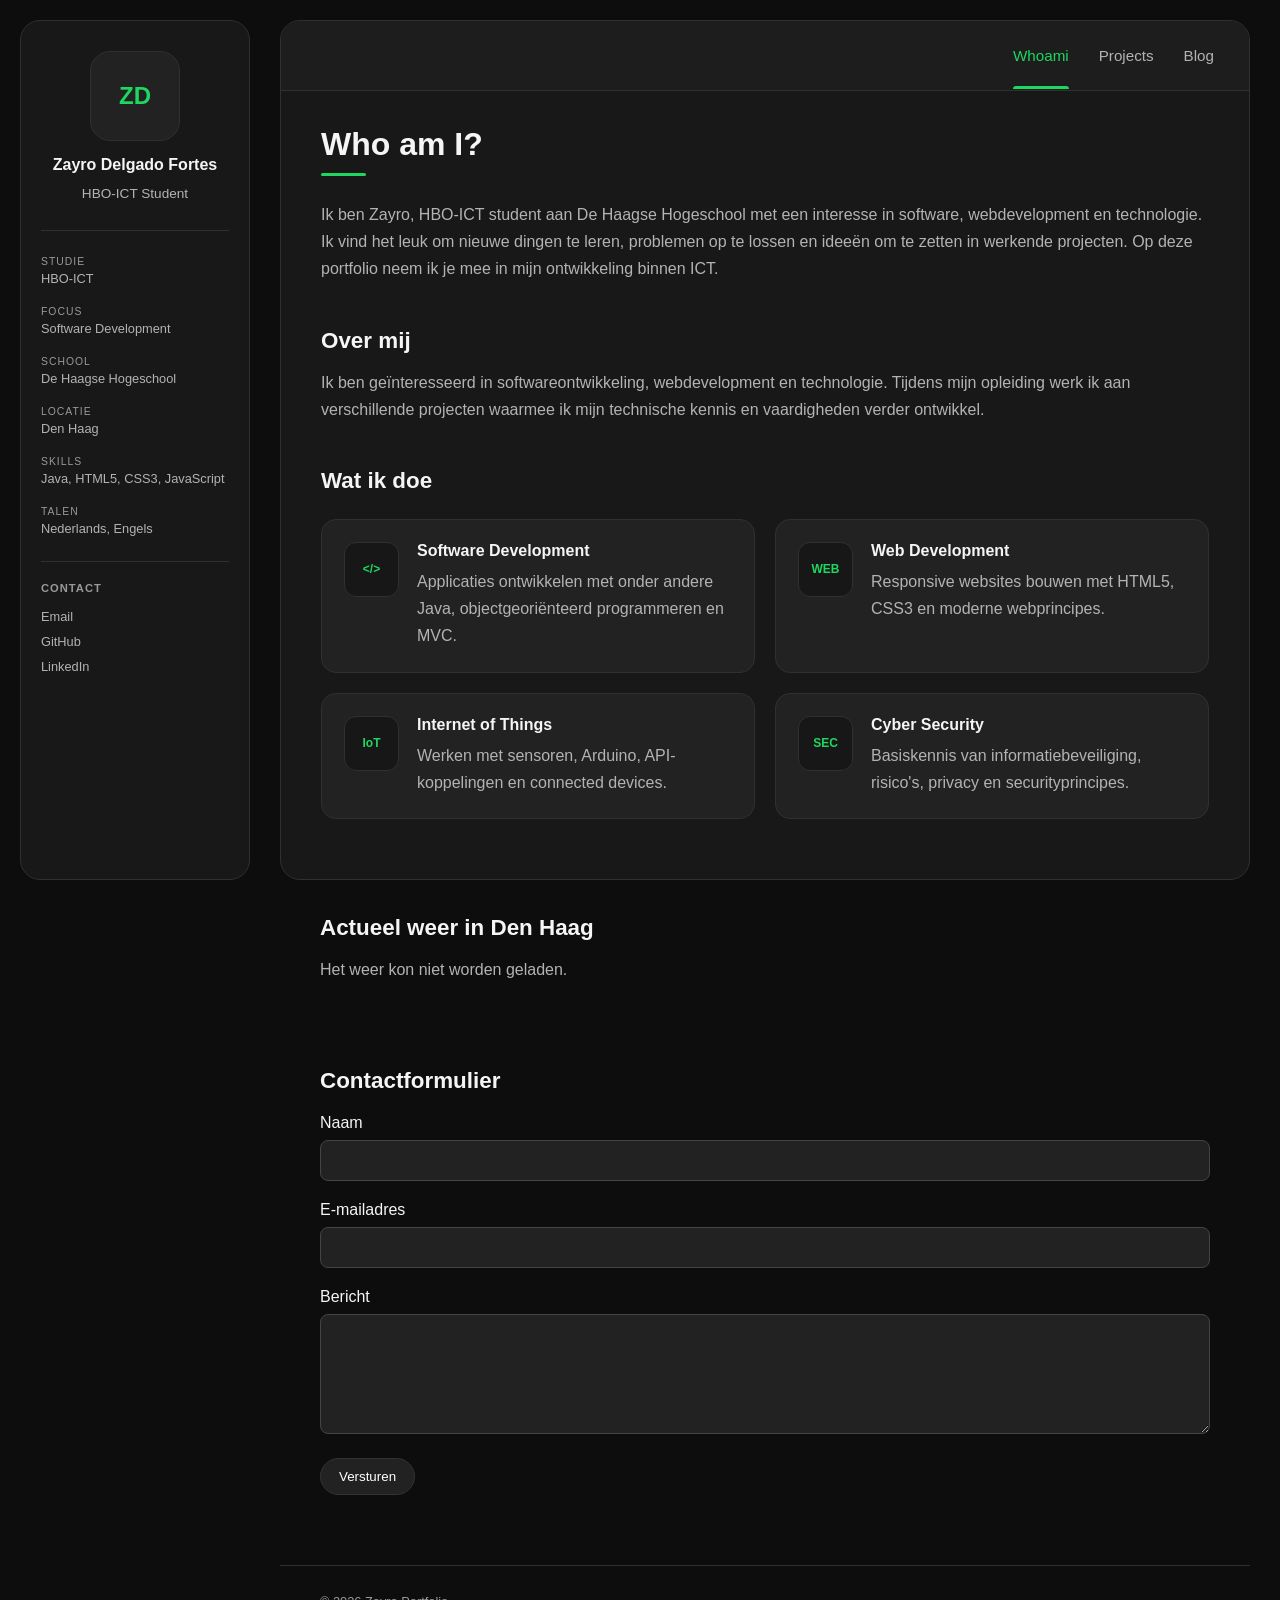
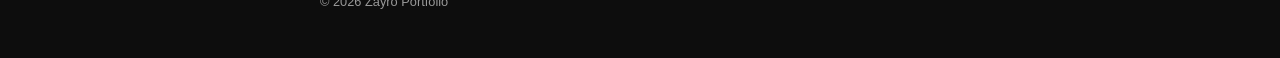
==== commit c3076969: "Javascript aparte klasse aangemaakt" ====
--- a/index.html
+++ b/index.html
@@ -335,7 +335,11 @@
     <!-- JAVASCRIPT
          Laadt het script voor interactieve onderdelen van de website.
          Wordt onderaan geplaatst zodat de HTML eerst geladen wordt. -->
-    <script src="js/script.js"></script>
+    <!-- <script src="js/script.js"></script> -->
+    <script src="js/contactform.js"></script>
+    <script src="js/weer.js"></script>
+
+
 
 </body>
 
--- a/css/style.css
+++ b/css/style.css
@@ -1,5 +1,7 @@
 
+/*----------------------------------------------------------------------------------------------------
 /* KLEUREN
+/*--------------------------------------------------------------------------------------------------
    :root bevat CSS-variabelen voor de kleuren van de website.
    Met var() kunnen dezelfde kleuren op meerdere plekken worden gebruikt. */
 :root {
@@ -22,8 +24,9 @@
     --accent-hover: #3be477;
 }
 
-
+/*----------------------------------------------------------------------------------------------------
 /* CSS RESET
+/*----------------------------------------------------------------------------------------------------
    Verwijdert standaard marges en padding van HTML-elementen.
    border-box zorgt dat padding en borders meetellen in de breedte. */
 * {
@@ -32,16 +35,18 @@
     padding: 0;
 }
 
-
+/*----------------------------------------------------------------------------------------------------
 /* SOEPEL SCROLLEN
+/*----------------------------------------------------------------------------------------------------
    Zorgt voor een vloeiende scrollbeweging bij interne links.
    De browser scrolt hierdoor niet direct naar de bestemming. */
 html {
     scroll-behavior: smooth;
 }
 
-
+/*----------------------------------------------------------------------------------------------------
 /* BASISOPMAAK
+/*----------------------------------------------------------------------------------------------------
    Stelt het lettertype en de standaardkleuren van de website in.
    min-height zorgt dat de pagina minimaal de schermhoogte heeft. */
 body {
@@ -57,8 +62,9 @@
     color: var(--text);
 }
 
-
+/*----------------------------------------------------------------------------------------------------
 /* SIDEBAR
+/*----------------------------------------------------------------------------------------------------
    Plaatst de sidebar vast aan de linkerkant van het scherm.
    De breedte, hoogte, achtergrond en afgeronde hoeken worden ingesteld. */
 .sidebar {
@@ -78,8 +84,9 @@
     border-radius: 20px;
 }
 
-
+/*----------------------------------------------------------------------------------------------------
 /* PROFIEL
+/*----------------------------------------------------------------------------------------------------
    Centreert de profielinformatie in de sidebar.
    De onderrand scheidt het profiel van de overige informatie. */
 .profile {
@@ -136,8 +143,9 @@
     color: var(--text-muted);
 }
 
-
+/*----------------------------------------------------------------------------------------------------
 /* SIDEBAR-INFORMATIE
+/*----------------------------------------------------------------------------------------------------
    Geeft de persoonlijke informatie ruimte bovenaan.
    Hierdoor staat deze niet direct tegen het profiel. */
 .sidebar-info {
@@ -175,8 +183,9 @@
     color: var(--text-dark);
 }
 
-
+/*----------------------------------------------------------------------------------------------------
 /* CONTACTGEDEELTE
+/*----------------------------------------------------------------------------------------------------
    Plaatst de contactlinks onder elkaar met Flexbox.
    De bovenrand scheidt de links van de persoonlijke informatie. */
 .contact-section {
@@ -232,8 +241,9 @@
     transform: translateX(3px);
 }
 
-
+/*----------------------------------------------------------------------------------------------------
 /* HOOFDINHOUD
+/*----------------------------------------------------------------------------------------------------
    margin-left houdt ruimte vrij voor de vaste sidebar.
    padding zorgt voor ruimte rondom de hoofdinhoud. */
 main {
@@ -242,8 +252,9 @@
     padding: 20px 30px 20px 0;
 }
 
-
+/*----------------------------------------------------------------------------------------------------
 /* CONTENT-CONTAINER
+/*----------------------------------------------------------------------------------------------------
    Vormt het grote afgeronde blok waarin de pagina-inhoud staat.
    overflow hidden voorkomt dat inhoud buiten de afgeronde randen komt. */
 .content-container {
@@ -257,8 +268,9 @@
     border-radius: 20px;
 }
 
-
+/*----------------------------------------------------------------------------------------------------
 /* BOVENSTE NAVIGATIE
+/*----------------------------------------------------------------------------------------------------
    Flexbox plaatst de navigatielinks naast elkaar.
    justify-content flex-end zet de links aan de rechterkant. */
 .top-nav {
@@ -333,8 +345,9 @@
     border-radius: 5px 5px 0 0;
 }
 
-
+/*----------------------------------------------------------------------------------------------------
 /* SECTIES
+/*----------------------------------------------------------------------------------------------------
    Geeft alle section-elementen binnenruimte.
    Hierdoor staat de inhoud niet tegen de randen. */
 section {
@@ -349,8 +362,9 @@
     padding-top: 10px;
 }
 
-
+/*----------------------------------------------------------------------------------------------------
 /* H1 PAGINATITEL
+/*----------------------------------------------------------------------------------------------------
    Stelt de grootte en kleur van de belangrijkste titel in.
    margin-bottom zorgt voor ruimte onder de titel. */
 h1 {
@@ -404,8 +418,9 @@
     font-size: 1rem;
 }
 
-
+/*----------------------------------------------------------------------------------------------------
 /* ALINEATEKST
+/*----------------------------------------------------------------------------------------------------
    Gebruikt een gedempte tekstkleur voor gewone tekst.
    line-height vergroot de regelafstand voor betere leesbaarheid. */
 p {
@@ -414,8 +429,9 @@
     line-height: 1.7;
 }
 
-
+/*----------------------------------------------------------------------------------------------------
 /* SKILL CARD GRID
+/*----------------------------------------------------------------------------------------------------
    CSS Grid verdeelt de vaardigheidskaarten in twee gelijke kolommen.
    repeat(2, 1fr) betekent twee kolommen met dezelfde breedte. */
 .card-grid {
@@ -487,8 +503,9 @@
     font-weight: bold;
 }
 
-
+/*----------------------------------------------------------------------------------------------------
 /* PROJECT GRID
+/*----------------------------------------------------------------------------------------------------
    CSS Grid plaatst de projectkaarten in twee gelijke kolommen.
    Bij kleinere schermen wordt dit aangepast met een media query. */
 .project-grid {
@@ -557,8 +574,9 @@
     margin-bottom: 20px;
 }
 
-
+/*----------------------------------------------------------------------------------------------------
 /* PROJECTTAGS
+/*----------------------------------------------------------------------------------------------------
    Flexbox plaatst de tags naast elkaar.
    flex-wrap zorgt dat tags naar een nieuwe regel kunnen gaan. */
 .tags {
@@ -588,8 +606,9 @@
     font-size: 0.7rem;
 }
 
-
+/*----------------------------------------------------------------------------------------------------
 /* BLOG GRID
+/*----------------------------------------------------------------------------------------------------
    Gebruikt CSS Grid om de blogkaarten onder elkaar te plaatsen.
    gap bepaalt de afstand tussen de berichten. */
 .blog-grid {
@@ -640,8 +659,9 @@
     font-size: 0.75rem;
 }
 
-
+/*----------------------------------------------------------------------------------------------------
 /* FOOTER
+/*----------------------------------------------------------------------------------------------------
    Plaatst de copyrightinformatie onderaan de inhoud.
    De bovenrand scheidt de footer van de rest van de pagina. */
 footer {
@@ -662,8 +682,9 @@
     font-size: 0.8rem;
 }
 
-
+/*----------------------------------------------------------------------------------------------------
 /* RESPONSIVE TABLET
+/*----------------------------------------------------------------------------------------------------
    Deze media query wordt actief bij schermen van maximaal 900px.
    De indeling wordt aangepast voor tablets en kleinere schermen. */
 @media (max-width: 900px) {
@@ -739,8 +760,9 @@
     }
 }
 
-
+/*----------------------------------------------------------------------------------------------------
 /* RESPONSIVE MOBIEL
+/*----------------------------------------------------------------------------------------------------
    Deze media query wordt actief bij schermen van maximaal 480px.
    Past afstanden, tekstgroottes en de indeling verder aan. */
 @media (max-width: 480px) {
@@ -866,8 +888,9 @@
     }
 }
 
-
+/*----------------------------------------------------------------------------------------------------
 /* PROJECTFILTERS
+/*----------------------------------------------------------------------------------------------------
    Flexbox plaatst de filterknoppen naast elkaar.
    flex-wrap zorgt dat ze op kleinere schermen kunnen doorlopen. */
 .project-filter {
@@ -910,8 +933,9 @@
     outline-offset: 2px;
 }
 
-
+/*----------------------------------------------------------------------------------------------------
 /* EXTRA BLOGTEKST
+/*----------------------------------------------------------------------------------------------------
    display none verbergt de aanvullende blogtekst standaard.
    JavaScript kan deze tekst later zichtbaar maken. */
 .blog-extra {
@@ -926,8 +950,9 @@
     display: block;
 }
 
-
+/*----------------------------------------------------------------------------------------------------
 /* LEES MEER-KNOP
+/*----------------------------------------------------------------------------------------------------
    Geeft de blogknop een donkere achtergrond en afgeronde hoeken.
    JavaScript gebruikt deze knop om extra tekst te tonen. */
 .lees-meer {
@@ -949,8 +974,9 @@
     border-color: #00e676;
 }
 
-
+/*----------------------------------------------------------------------------------------------------
 /* CONTACTFORMULIER-SECTIE
+/*----------------------------------------------------------------------------------------------------
    Geeft het contactformulier extra ruimte aan de bovenkant.
    Hierdoor staat het formulier losser van de vorige inhoud. */
 .contact-form-section {
